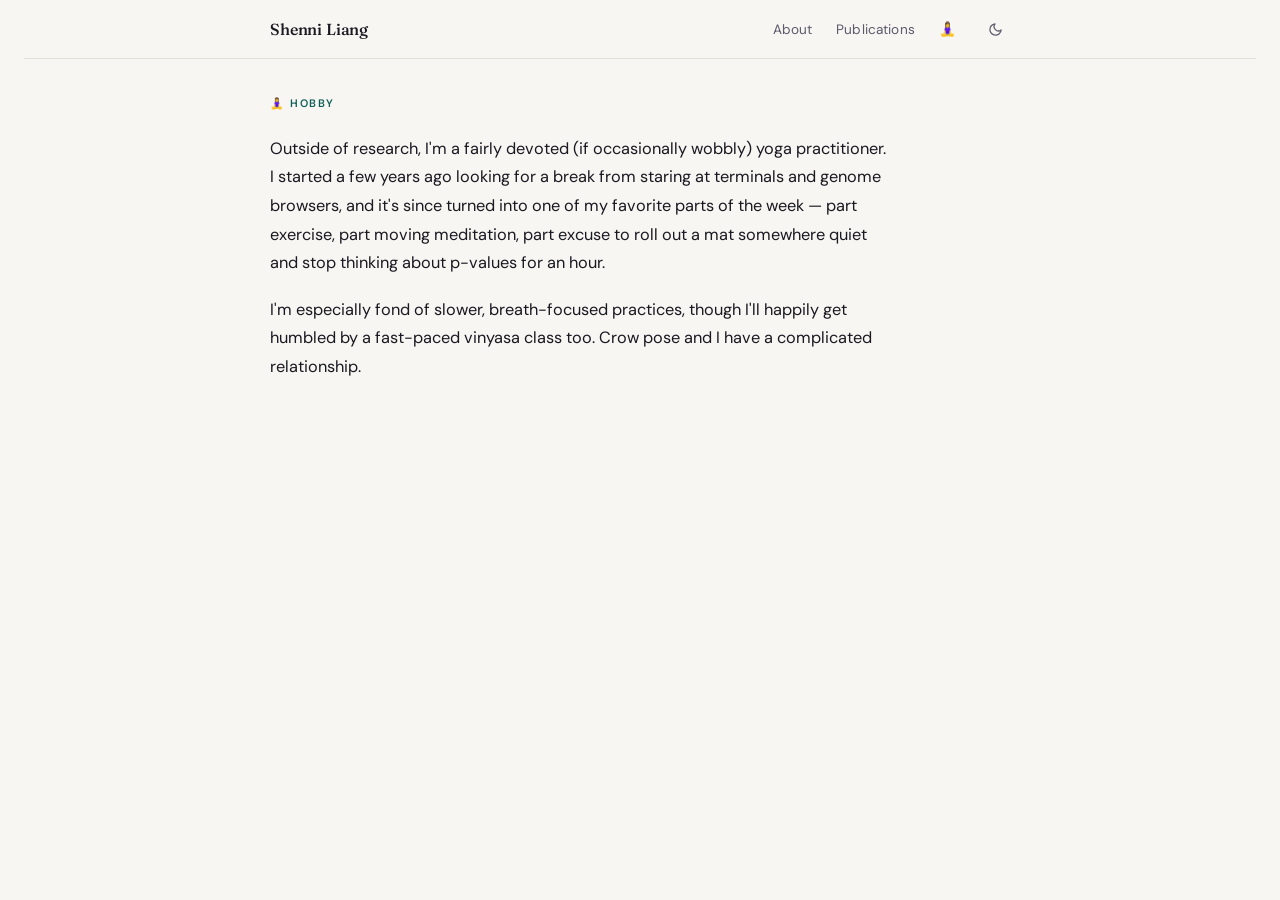
==== hobby.html @ 5fdc7d2e "hobby tab v0" ====
<!DOCTYPE html>
<html lang="en">
<head>
<meta charset="UTF-8">
<meta name="viewport" content="width=device-width, initial-scale=1">
<title>Hobby — Shenni Liang</title>
<meta name="description" content="Shenni Liang's hobby outside of research.">
<link rel="canonical" href="https://sliang-youyou.github.io/hobby.html">

<!-- Favicon -->
<link rel="icon" href="favicon.svg">
<link rel="apple-touch-icon" sizes="180x180" href="apple-touch-icon.png">

<link rel="preconnect" href="https://fonts.googleapis.com">
<link rel="preconnect" href="https://fonts.gstatic.com" crossorigin>
<link href="https://fonts.googleapis.com/css2?family=Fraunces:ital,opsz,wght@0,9..144,300..900;1,9..144,300..900&family=DM+Sans:ital,opsz,wght@0,9..40,300..700;1,9..40,300..700&display=swap" rel="stylesheet">
<link rel="stylesheet" href="styles.css">
</head>
<body>

<!-- ============================================================
     NAVIGATION
     ============================================================ -->
<div class="nav-outer">
  <nav>
    <a href="index.html#hero" class="nav-name">Shenni Liang</a>
    <div class="nav-right">
      <ul class="nav-links">
        <li><a href="index.html#about">About</a></li>
        <li><a href="index.html#publications">Publications</a></li>
        <li><a href="hobby.html" aria-label="Hobby">🧘‍♀️</a></li>
      </ul>
      <button class="theme-btn" id="themeBtn" aria-label="Toggle light/dark theme">
        <svg id="iconSun" width="15" height="15" viewBox="0 0 24 24" fill="none" stroke="currentColor" stroke-width="2" stroke-linecap="round" stroke-linejoin="round" style="display:none">
          <circle cx="12" cy="12" r="5"/><line x1="12" y1="1" x2="12" y2="3"/><line x1="12" y1="21" x2="12" y2="23"/><line x1="4.22" y1="4.22" x2="5.64" y2="5.64"/><line x1="18.36" y1="18.36" x2="19.78" y2="19.78"/><line x1="1" y1="12" x2="3" y2="12"/><line x1="21" y1="12" x2="23" y2="12"/><line x1="4.22" y1="19.78" x2="5.64" y2="18.36"/><line x1="18.36" y1="5.64" x2="19.78" y2="4.22"/>
        </svg>
        <svg id="iconMoon" width="15" height="15" viewBox="0 0 24 24" fill="none" stroke="currentColor" stroke-width="2" stroke-linecap="round" stroke-linejoin="round">
          <path d="M21 12.79A9 9 0 1 1 11.21 3 7 7 0 0 0 21 12.79z"/>
        </svg>
      </button>
    </div>
  </nav>
</div>

<!-- ============================================================
     HOBBY
     ============================================================ -->
<div class="container">
  <section id="hobby" style="border-bottom:none;">
    <span class="eyebrow">🧘‍♀️ Hobby</span>
    <!-- ✏️ PLACEHOLDER — replace with your actual yoga story -->
    <div class="bio">
      <p>
        Outside of research, I'm a fairly devoted (if occasionally wobbly) yoga practitioner. I started a few years ago looking for a break from staring at terminals and genome browsers, and it's since turned into one of my favorite parts of the week — part exercise, part moving meditation, part excuse to roll out a mat somewhere quiet and stop thinking about p-values for an hour.
      </p>
      <p>
        I'm especially fond of slower, breath-focused practices, though I'll happily get humbled by a fast-paced vinyasa class too. Crow pose and I have a complicated relationship.
      </p>
    </div>
  </section>
</div>

<script src="theme.js"></script>
</body>
</html>
---- styles.css ----
/* ============================================================
   TOKENS — full light palette on bare :root
   ============================================================ */
:root {
  --bg:          #F7F6F2;
  --surface:     #FFFFFF;
  --surface-alt: #F0EFE9;
  --border:      #E2DFD8;
  --ink:         #1A1820;
  --muted:       #5C5A6B;
  --accent:      #115E59;
  --accent-dim:  #DCF3EF;
  --accent-text: #0B4038;

  --font-display: 'Fraunces', Georgia, 'Times New Roman', serif;
  --font-body:    'DM Sans', system-ui, -apple-system, sans-serif;

  --max-w:  740px;
  --nav-h:  58px;
  --radius: 8px;
}

/* Dark — system default */
@media (prefers-color-scheme: dark) {
  :root:not([data-theme="light"]) {
    --bg:          #0B0A11;
    --surface:     #12101C;
    --surface-alt: #191728;
    --border:      #242236;
    --ink:         #E4E2EF;
    --muted:       #9490A8;
    --accent:      #0D9488;
    --accent-dim:  #0F2E2B;
    --accent-text: #2DD4BF;
  }
}

/* Dark — explicit toggle */
:root[data-theme="dark"] {
  --bg:          #0B0A11;
  --surface:     #12101C;
  --surface-alt: #191728;
  --border:      #242236;
  --ink:         #E4E2EF;
  --muted:       #9490A8;
  --accent:      #0D9488;
  --accent-dim:  #0F2E2B;
  --accent-text: #2DD4BF;
}

/* Light — explicit toggle */
:root[data-theme="light"] {
  --bg:          #F7F6F2;
  --surface:     #FFFFFF;
  --surface-alt: #F0EFE9;
  --border:      #E2DFD8;
  --ink:         #1A1820;
  --muted:       #5C5A6B;
  --accent:      #115E59;
  --accent-dim:  #DCF3EF;
  --accent-text: #0B4038;
}

/* ============================================================
   RESET & BASE
   ============================================================ */
*, *::before, *::after { box-sizing: border-box; margin: 0; padding: 0; }

html { scroll-behavior: smooth; font-size: 16px; }

body {
  background: var(--bg);
  color: var(--ink);
  font-family: var(--font-body);
  font-size: 1rem;
  line-height: 1.65;
  padding-inline: 24px;
  padding-block: 0;
  -webkit-font-smoothing: antialiased;
}

img { max-width: 100%; display: block; }

a {
  color: var(--accent);
  text-decoration: none;
  transition: color 0.15s ease;
}

a:hover { color: var(--accent-text); text-decoration: underline; }

:focus-visible {
  outline: 2px solid var(--accent);
  outline-offset: 3px;
  border-radius: 3px;
}

@media (prefers-reduced-motion: reduce) {
  *, *::before, *::after { transition-duration: 0.01ms !important; animation-duration: 0.01ms !important; }
  html { scroll-behavior: auto; }
}

/* ============================================================
   NAV
   ============================================================ */
.nav-outer {
  position: sticky;
  top: 0;
  z-index: 100;
  background: var(--bg);
  border-bottom: 1px solid var(--border);
}

nav {
  max-width: var(--max-w);
  margin-inline: auto;
  height: var(--nav-h);
  display: flex;
  align-items: center;
  justify-content: space-between;
  gap: 24px;
}

.nav-name {
  font-family: var(--font-display);
  font-size: 1rem;
  font-weight: 500;
  letter-spacing: -0.01em;
  color: var(--ink);
  text-decoration: none;
  white-space: nowrap;
}
.nav-name:hover { color: var(--accent); text-decoration: none; }

.nav-right {
  display: flex;
  align-items: center;
  gap: 24px;
}

.nav-links {
  display: flex;
  align-items: center;
  gap: 24px;
  list-style: none;
}

.nav-links a {
  font-size: 0.85rem;
  color: var(--muted);
  text-decoration: none;
  letter-spacing: 0.01em;
  transition: color 0.15s;
}
.nav-links a:hover { color: var(--ink); text-decoration: none; }

.theme-btn {
  background: none;
  border: none;
  cursor: pointer;
  color: var(--muted);
  padding: 4px;
  display: flex;
  align-items: center;
  justify-content: center;
  transition: color 0.15s;
  border-radius: 50%;
  width: 30px;
  height: 30px;
}
.theme-btn:hover { color: var(--ink); }

/* ============================================================
   CONTAINER & SECTIONS
   ============================================================ */
.container {
  max-width: var(--max-w);
  margin-inline: auto;
}

section {
  padding-block: 36px;
  border-bottom: 1px solid var(--border);
}

.eyebrow {
  font-size: 0.68rem;
  font-weight: 600;
  letter-spacing: 0.14em;
  text-transform: uppercase;
  color: var(--accent);
  margin-bottom: 22px;
  display: block;
}

/* ============================================================
   HERO
   ============================================================ */
#hero {
  padding-top: 48px;
  padding-bottom: 40px;
  border-bottom: 1px solid var(--border);
}

.hero-inner {
  display: flex;
  align-items: flex-start;
  justify-content: space-between;
  gap: 56px;
}

.hero-text { flex: 1; min-width: 0; }

.hero-photo-wrap { flex-shrink: 0; padding-top: 8px; }

/* Photo: swap the placeholder for a real <img> once you have one */
.hero-photo,
.hero-photo-placeholder {
  width: 220px;
  height: 220px;
  border-radius: 12px;
  display: block;
}

.hero-photo {
  object-fit: cover;
  /* subtle ring in both themes */
  box-shadow: 0 0 0 3px var(--bg), 0 0 0 4px var(--border);
}

/* Initials placeholder — remove this div once you add a real photo */
.hero-photo-placeholder {
  background: var(--accent-dim);
  color: var(--accent);
  display: flex;
  align-items: center;
  justify-content: center;
  font-family: var(--font-display);
  font-size: 2.6rem;
  font-weight: 300;
  font-style: italic;
  letter-spacing: -0.02em;
  user-select: none;
}

.hero-name {
  font-family: var(--font-body);
  font-size: clamp(3rem, 8vw, 4.8rem);
  font-weight: 600;
  line-height: 1.02;
  letter-spacing: -0.025em;
  color: var(--ink);
  text-wrap: balance;
  margin-bottom: 18px;
}

.hero-meta {
  display: flex;
  flex-direction: column;
  gap: 4px;
  margin-bottom: 24px;
}

.hero-role {
  font-size: 1rem;
  color: var(--ink);
  font-weight: 500;
}

.hero-affiliation {
  font-size: 0.95rem;
  color: var(--muted);
}

.hero-affiliation a {
  color: var(--muted);
  font-weight: 500;
  transition: color 0.15s;
}
.hero-affiliation a:hover { color: var(--ink); text-decoration: underline; }

.hero-links {
  display: flex;
  flex-wrap: wrap;
  gap: 10px;
}

.pill {
  display: inline-flex;
  align-items: center;
  gap: 7px;
  font-size: 0.83rem;
  font-weight: 500;
  padding: 8px 16px;
  border-radius: 100px;
  text-decoration: none;
  transition: all 0.15s;
  line-height: 1;
}

.pill-primary {
  background: var(--accent);
  color: white;
}
.pill-primary:hover { background: var(--accent-text); color: white; text-decoration: none; }

.pill-ghost {
  background: transparent;
  color: var(--muted);
  border: 1px solid var(--border);
}
.pill-ghost:hover { border-color: var(--accent); color: var(--accent); text-decoration: none; }

/* ============================================================
   ABOUT
   ============================================================ */
.bio {
  font-size: 1.02rem;
  line-height: 1.75;
  color: var(--ink);
  max-width: 620px;
}
.bio p + p { margin-top: 18px; }

.tags {
  display: flex;
  flex-wrap: wrap;
  gap: 8px;
  margin-top: 22px;
}

.tag {
  font-size: 0.78rem;
  font-weight: 500;
  padding: 4px 13px;
  border-radius: 100px;
  background: var(--accent-dim);
  color: var(--accent-text);
  letter-spacing: 0.01em;
}

/* ============================================================
   PUBLICATIONS
   ============================================================ */
.pub-list { display: flex; flex-direction: column; }

.pub {
  padding-block: 18px;
  border-top: 1px solid var(--border);
  display: flex;
  align-items: flex-start;
  gap: 18px;
}
/* .pub:last-child { border-bottom: 1px solid var(--border); } */

.pub-thumb {
  flex-shrink: 0;
  width: 110px;
  border-radius: 6px;
  overflow: hidden;
  border: 1px solid var(--border);
}
.pub-thumb img {
  width: 100%;
  height: auto;
  display: block;
}

.pub-body {
  display: flex;
  flex-direction: column;
  gap: 7px;
  min-width: 0;
}

.pub-title {
  font-size: 0.98rem;
  font-weight: 500;
  line-height: 1.45;
  color: var(--ink);
}
.pub-title a { color: var(--ink); }
.pub-title a:hover { color: var(--accent); text-decoration: none; }

.pub-authors {
  font-size: 0.88rem;
  color: var(--muted);
  line-height: 1.45;
}
.pub-authors strong { color: var(--ink); font-weight: 500; }

.pub-venue-row {
  display: flex;
  align-items: center;
  gap: 12px;
  flex-wrap: wrap;
}

.pub-venue {
  font-size: 0.83rem;
  color: var(--muted);
  font-style: italic;
}

.pub-badge {
  font-size: 0.68rem;
  font-weight: 700;
  padding: 2px 8px;
  border-radius: 100px;
  letter-spacing: 0.06em;
  text-transform: uppercase;
  background: var(--accent-dim);
  color: var(--accent-text);
}

.pub-actions {
  display: flex;
  gap: 14px;
  flex-wrap: wrap;
  margin-top: 2px;
}

.pub-link {
  font-size: 0.8rem;
  color: var(--accent);
  font-weight: 500;
  text-decoration: none;
  transition: color 0.15s;
}
.pub-link:hover { color: var(--accent-text); text-decoration: underline; }

/* ============================================================
   PROJECTS
   ============================================================ */
.project-grid {
  display: grid;
  grid-template-columns: repeat(auto-fill, minmax(290px, 1fr));
  gap: 16px;
}

.project-card {
  border: 1px solid var(--border);
  border-radius: var(--radius);
  padding: 24px;
  display: flex;
  flex-direction: column;
  gap: 10px;
  transition: border-color 0.2s;
  background: var(--surface);
}
.project-card:hover { border-color: var(--accent); }

.project-name {
  font-size: 0.97rem;
  font-weight: 600;
  color: var(--ink);
  line-height: 1.3;
}

.project-desc {
  font-size: 0.88rem;
  color: var(--muted);
  line-height: 1.6;
  flex: 1;
}

.project-stack {
  display: flex;
  flex-wrap: wrap;
  gap: 6px;
  margin-top: 2px;
}

.stack-tag {
  font-size: 0.72rem;
  font-weight: 500;
  padding: 3px 10px;
  border-radius: 100px;
  background: var(--surface-alt);
  color: var(--muted);
  letter-spacing: 0.02em;
}

.project-cta {
  font-size: 0.82rem;
  font-weight: 600;
  color: var(--accent);
  text-decoration: none;
  align-self: flex-start;
  margin-top: 4px;
  transition: color 0.15s;
}
.project-cta:hover { color: var(--accent-text); text-decoration: none; }

/* ============================================================
   CV
   ============================================================ */
.cv-body { display: flex; flex-direction: column; gap: 26px; }

.cv-group h3 {
  font-size: 0.7rem;
  font-weight: 700;
  letter-spacing: 0.12em;
  text-transform: uppercase;
  color: var(--muted);
  margin-bottom: 4px;
}

.cv-item {
  display: flex;
  justify-content: space-between;
  align-items: baseline;
  gap: 24px;
  padding-block: 9px;
  border-top: 1px solid var(--border);
}
.cv-item:last-child { border-bottom: 1px solid var(--border); }

.cv-left {}

.cv-role {
  font-size: 0.95rem;
  font-weight: 500;
  color: var(--ink);
  line-height: 1.3;
}

.cv-org {
  font-size: 0.85rem;
  color: var(--muted);
  margin-top: 2px;
}

.cv-date {
  font-size: 0.82rem;
  color: var(--muted);
  white-space: nowrap;
  font-variant-numeric: tabular-nums;
  flex-shrink: 0;
}

.cv-cta {
  display: inline-flex;
  align-items: center;
  gap: 8px;
  margin-top: 22px;
  background: var(--ink);
  color: var(--bg);
  padding: 12px 22px;
  border-radius: var(--radius);
  font-size: 0.88rem;
  font-weight: 500;
  text-decoration: none;
  transition: opacity 0.15s;
}
.cv-cta:hover { opacity: 0.75; color: var(--bg); text-decoration: none; }

/* ============================================================
   FOOTER
   ============================================================ */
footer {
  max-width: var(--max-w);
  margin-inline: auto;
  padding-block: 24px;
  display: flex;
  justify-content: space-between;
  align-items: center;
  flex-wrap: wrap;
  gap: 12px;
  color: var(--muted);
  font-size: 0.8rem;
}

/* ============================================================
   RESPONSIVE
   ============================================================ */
@media (max-width: 600px) {
  :root { --nav-h: 52px; }

  body { padding-inline: 20px; }

  #hero { padding-top: 32px; padding-bottom: 28px; }
  section { padding-block: 26px; }

  .nav-links li:nth-child(n+4) { display: none; }

  /* Hero stacks: photo on top, then text */
  .hero-inner {
    flex-direction: column-reverse;
    gap: 28px;
  }
  .hero-photo,
  .hero-photo-placeholder {
    width: 120px;
    height: 120px;
  }
  .hero-photo-placeholder { font-size: 1.9rem; }

  .project-grid { grid-template-columns: 1fr; }

  .pub-thumb { width: 76px; }

  .cv-item { flex-direction: column; gap: 2px; }
  .cv-date { font-size: 0.78rem; }
}
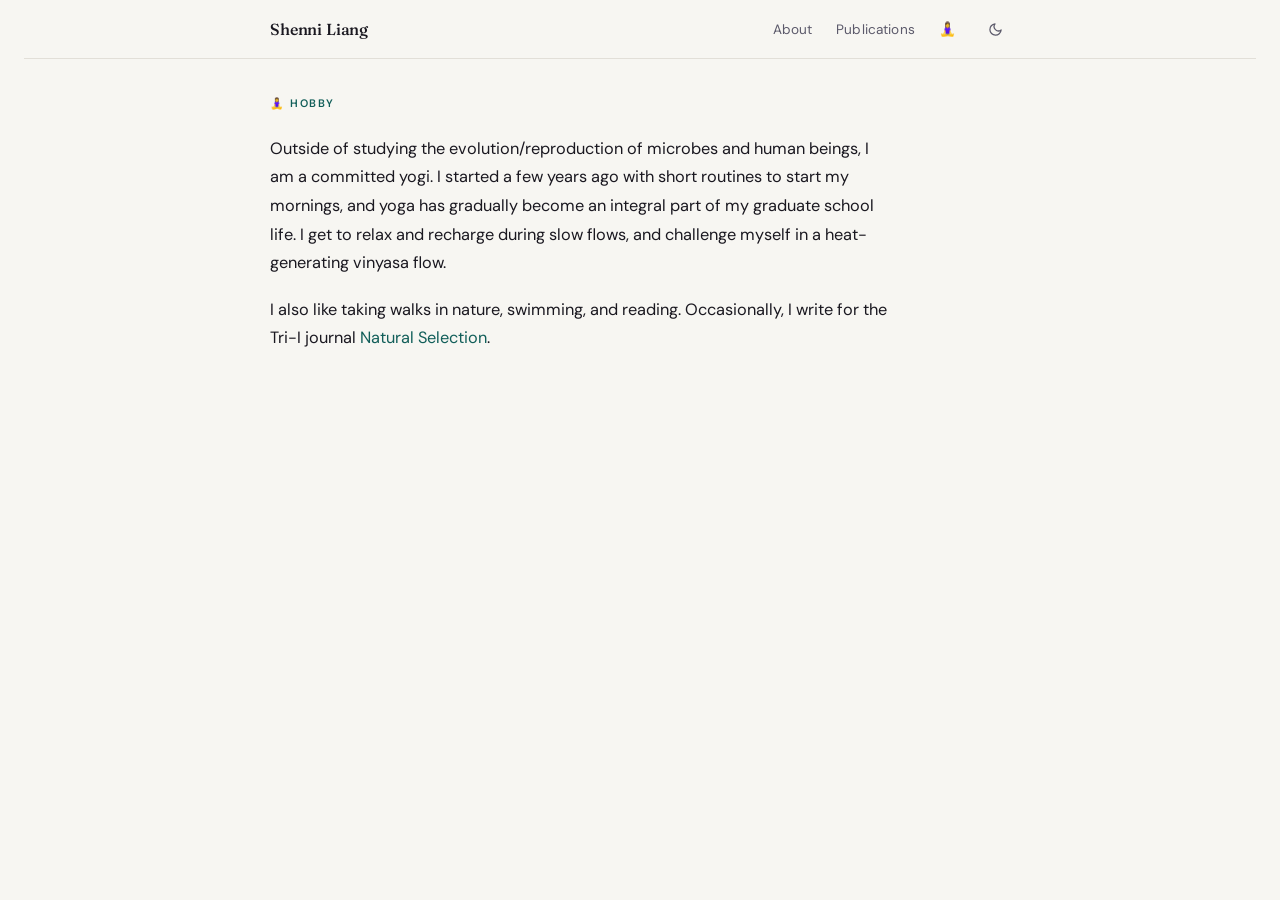
==== commit c5414523: "rewrote the hobby part" ====
--- a/hobby.html
+++ b/hobby.html
@@ -51,11 +51,10 @@
     <!-- ✏️ PLACEHOLDER — replace with your actual yoga story -->
     <div class="bio">
       <p>
-        Outside of research, I'm a fairly devoted (if occasionally wobbly) yoga practitioner. I started a few years ago looking for a break from staring at terminals and genome browsers, and it's since turned into one of my favorite parts of the week — part exercise, part moving meditation, part excuse to roll out a mat somewhere quiet and stop thinking about p-values for an hour.
+        Outside of studying the evolution/reproduction of microbes and human beings, I am a committed yogi. I started a few years ago with short routines to start my mornings, and yoga has gradually become an integral part of my graduate school life. I get to relax and recharge during slow flows, and challenge myself in a heat-generating vinyasa flow.
       </p>
       <p>
-        I'm especially fond of slower, breath-focused practices, though I'll happily get humbled by a fast-paced vinyasa class too. Crow pose and I have a complicated relationship.
-      </p>
+        I also like taking walks in nature, swimming, and reading. Occasionally, I write for the Tri-I journal <a href="https://selections.rockefeller.edu/tag/shenni-liang/" target="_blank" rel="noopener">Natural Selection</a>.
     </div>
   </section>
 </div>
